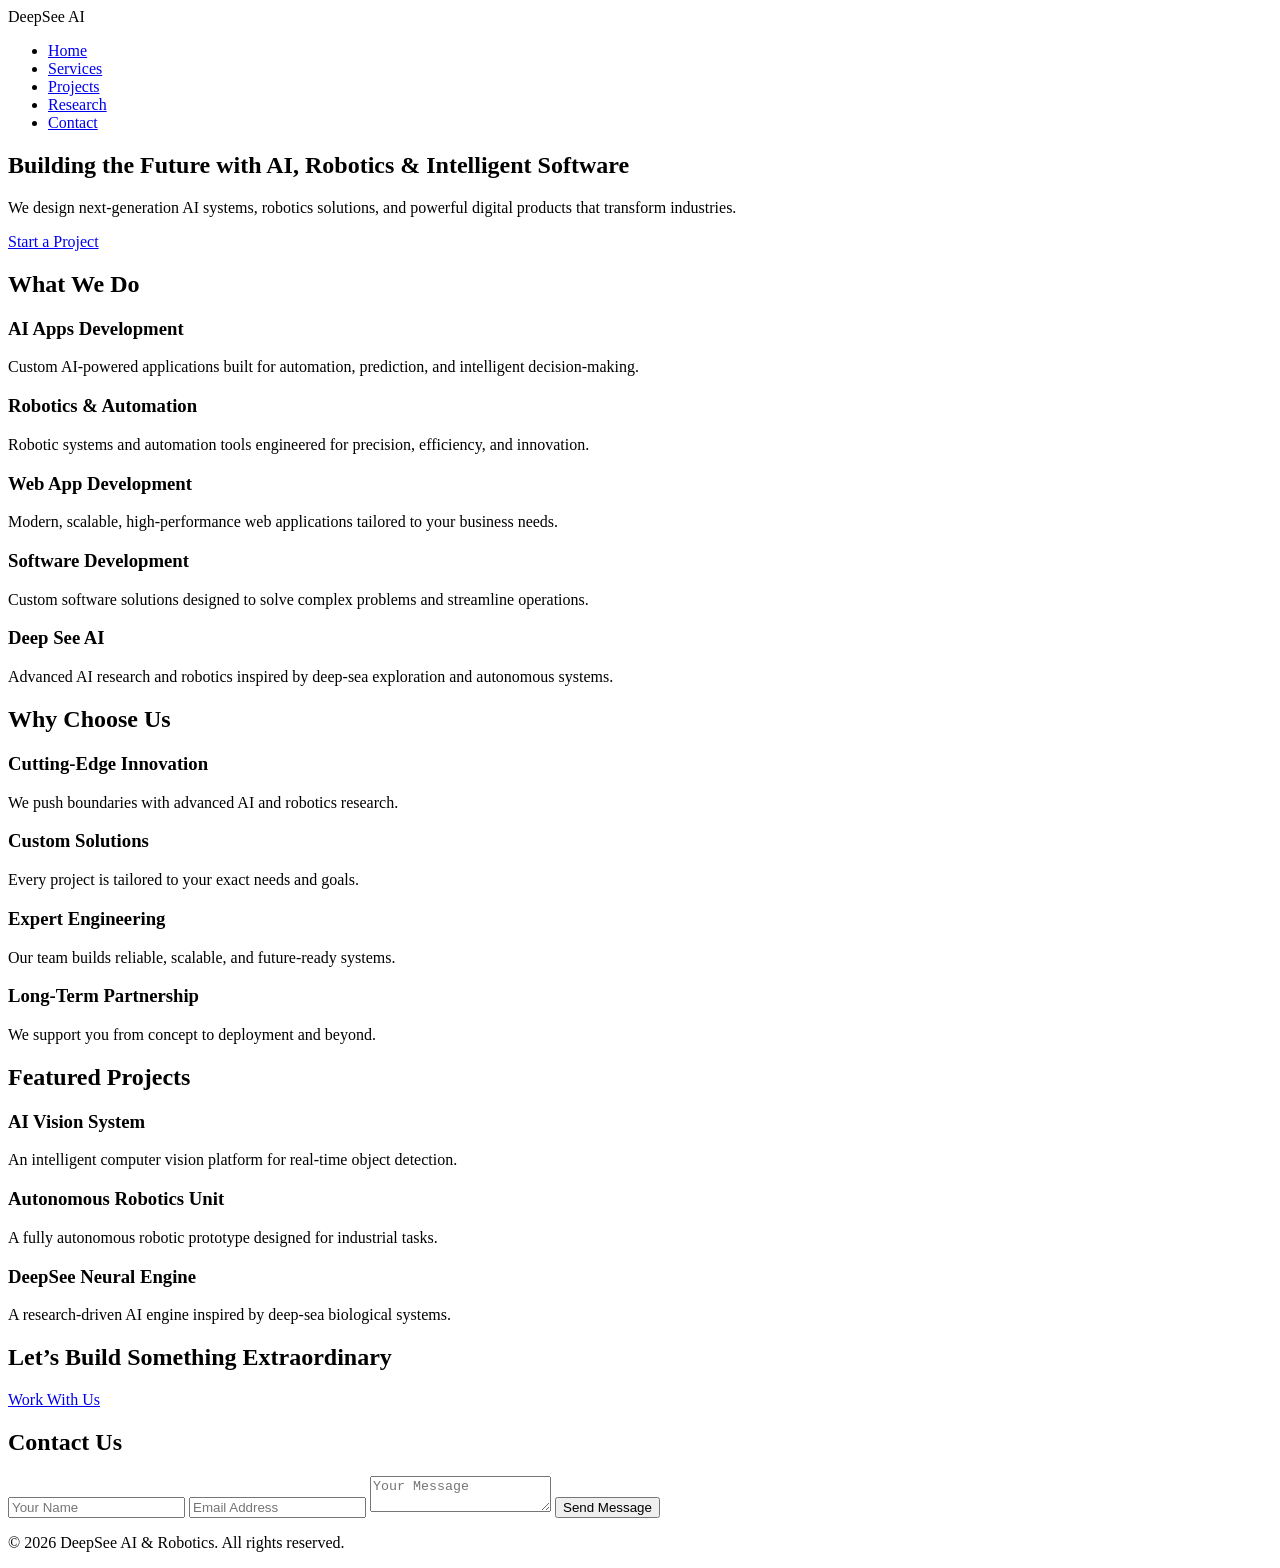
==== index.html @ 02cfcc48 "HOME PAGE — HTML STRUCTURE (SECTION BY SECTION)" ====
<!DOCTYPE html>
<html lang="en">
<head>
    <meta charset="UTF-8">
    <meta name="viewport" content="width=device-width, initial-scale=1.0">
    <title>Deep See AI & Robotics | Home</title>
</head>

<body>

    <!-- ============================
         NAVIGATION
    ============================= -->
    <header class="navbar">
        <div class="logo">DeepSee AI</div>
        <nav>
            <ul class="nav-links">
                <li><a href="#">Home</a></li>
                <li><a href="#services">Services</a></li>
                <li><a href="#projects">Projects</a></li>
                <li><a href="#research">Research</a></li>
                <li><a href="#contact">Contact</a></li>
            </ul>
        </nav>
    </header>


    <!-- ============================
         HERO SECTION
    ============================= -->
    <section class="hero">
        <div class="hero-content">
            <h1>Building the Future with AI, Robotics & Intelligent Software</h1>
            <p>We design next‑generation AI systems, robotics solutions, and powerful digital products that transform industries.</p>
            <a href="#contact" class="cta-btn">Start a Project</a>
        </div>
    </section>


    <!-- ============================
         WHAT WE DO (CORE SERVICES)
    ============================= -->
    <section id="services" class="services">
        <h2>What We Do</h2>

        <div class="service-grid">

            <div class="service-card">
                <h3>AI Apps Development</h3>
                <p>Custom AI-powered applications built for automation, prediction, and intelligent decision-making.</p>
            </div>

            <div class="service-card">
                <h3>Robotics & Automation</h3>
                <p>Robotic systems and automation tools engineered for precision, efficiency, and innovation.</p>
            </div>

            <div class="service-card">
                <h3>Web App Development</h3>
                <p>Modern, scalable, high-performance web applications tailored to your business needs.</p>
            </div>

            <div class="service-card">
                <h3>Software Development</h3>
                <p>Custom software solutions designed to solve complex problems and streamline operations.</p>
            </div>

            <div class="service-card">
                <h3>Deep See AI</h3>
                <p>Advanced AI research and robotics inspired by deep-sea exploration and autonomous systems.</p>
            </div>

        </div>
    </section>


    <!-- ============================
         WHY CHOOSE US
    ============================= -->
    <section class="why-us">
        <h2>Why Choose Us</h2>

        <div class="why-grid">

            <div class="why-card">
                <h3>Cutting‑Edge Innovation</h3>
                <p>We push boundaries with advanced AI and robotics research.</p>
            </div>

            <div class="why-card">
                <h3>Custom Solutions</h3>
                <p>Every project is tailored to your exact needs and goals.</p>
            </div>

            <div class="why-card">
                <h3>Expert Engineering</h3>
                <p>Our team builds reliable, scalable, and future‑ready systems.</p>
            </div>

            <div class="why-card">
                <h3>Long‑Term Partnership</h3>
                <p>We support you from concept to deployment and beyond.</p>
            </div>

        </div>
    </section>


    <!-- ============================
         FEATURED PROJECTS
    ============================= -->
    <section id="projects" class="projects">
        <h2>Featured Projects</h2>

        <div class="project-grid">

            <div class="project-card">
                <div class="project-img"></div>
                <h3>AI Vision System</h3>
                <p>An intelligent computer vision platform for real-time object detection.</p>
            </div>

            <div class="project-card">
                <div class="project-img"></div>
                <h3>Autonomous Robotics Unit</h3>
                <p>A fully autonomous robotic prototype designed for industrial tasks.</p>
            </div>

            <div class="project-card">
                <div class="project-img"></div>
                <h3>DeepSee Neural Engine</h3>
                <p>A research-driven AI engine inspired by deep-sea biological systems.</p>
            </div>

        </div>
    </section>


    <!-- ============================
         CALL TO ACTION
    ============================= -->
    <section class="cta">
        <h2>Let’s Build Something Extraordinary</h2>
        <a href="#contact" class="cta-btn">Work With Us</a>
    </section>


    <!-- ============================
         CONTACT SECTION
    ============================= -->
    <section id="contact" class="contact">
        <h2>Contact Us</h2>

        <form class="contact-form">
            <input type="text" placeholder="Your Name" required>
            <input type="email" placeholder="Email Address" required>
            <textarea placeholder="Your Message" required></textarea>
            <button type="submit">Send Message</button>
        </form>
    </section>


    <!-- ============================
         FOOTER
    ============================= -->
    <footer class="footer">
        <p>© 2026 DeepSee AI & Robotics. All rights reserved.</p>
    </footer>

</body>
</html>
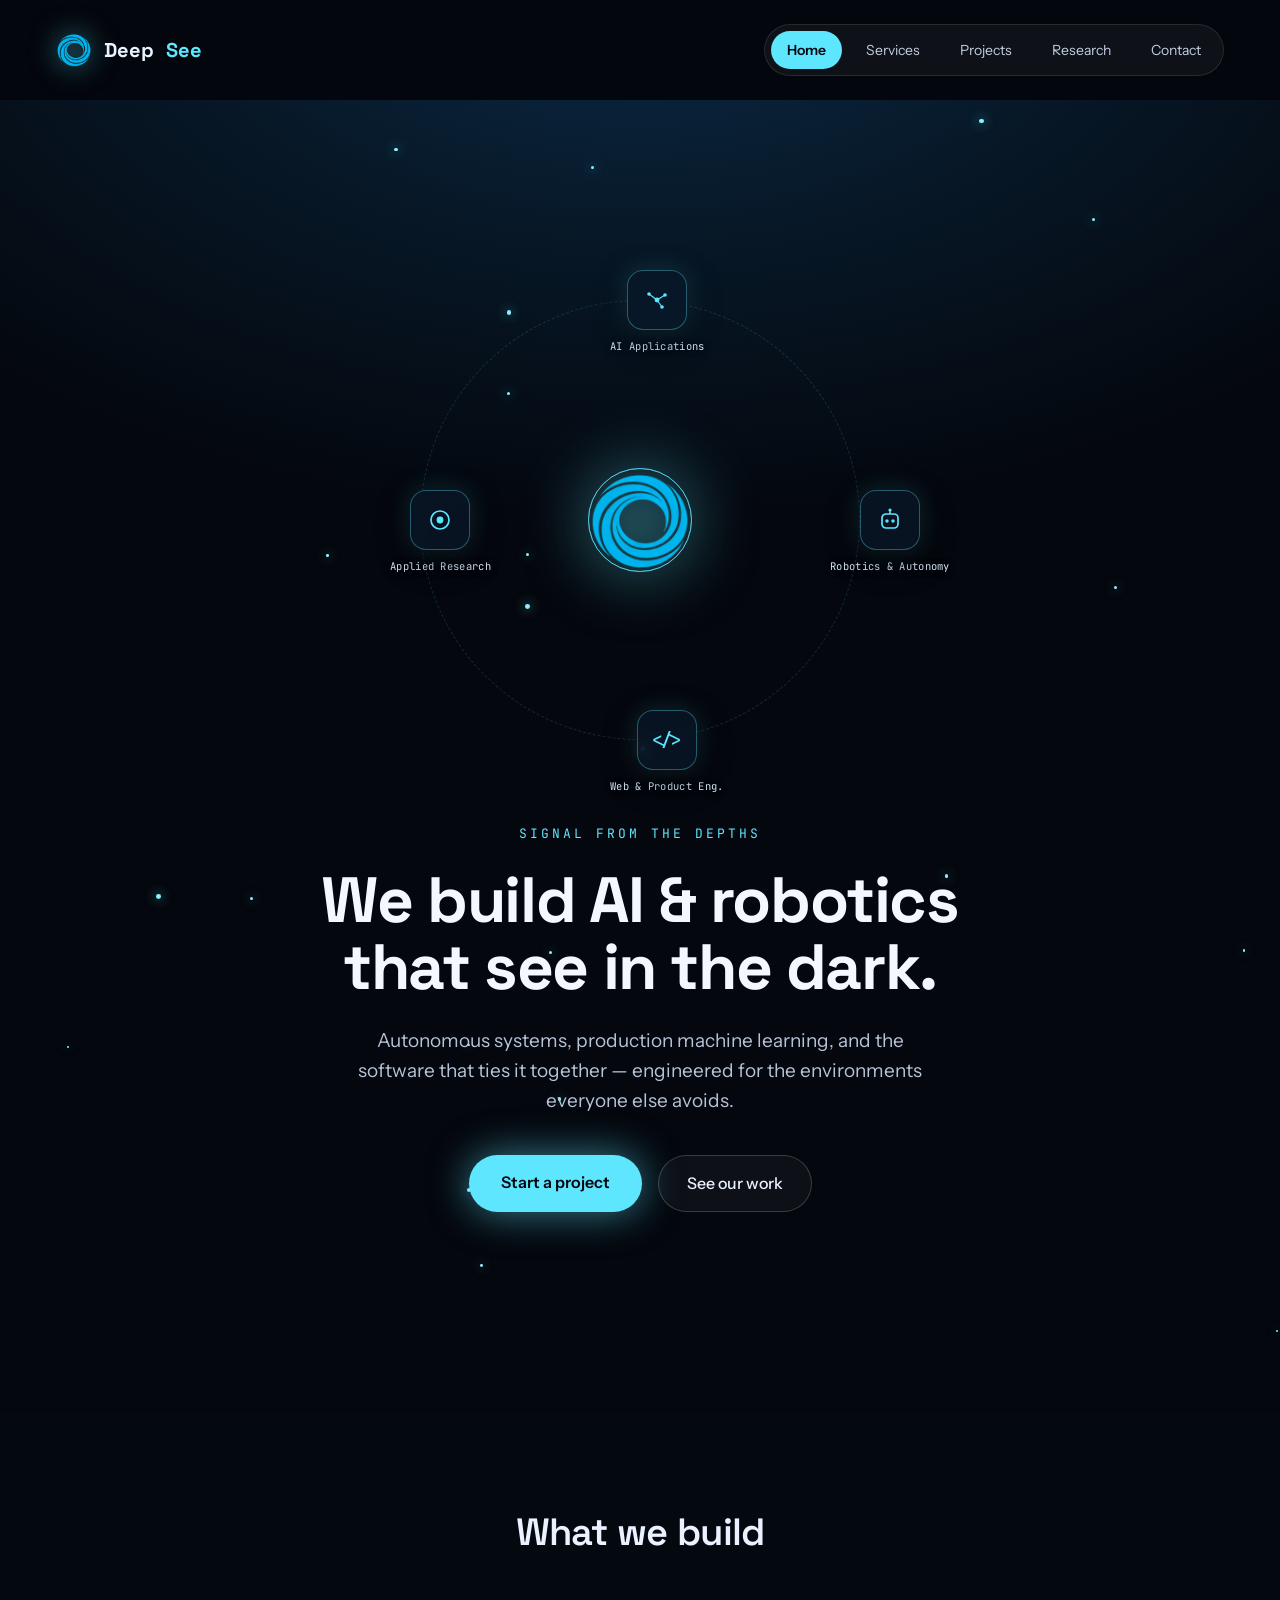
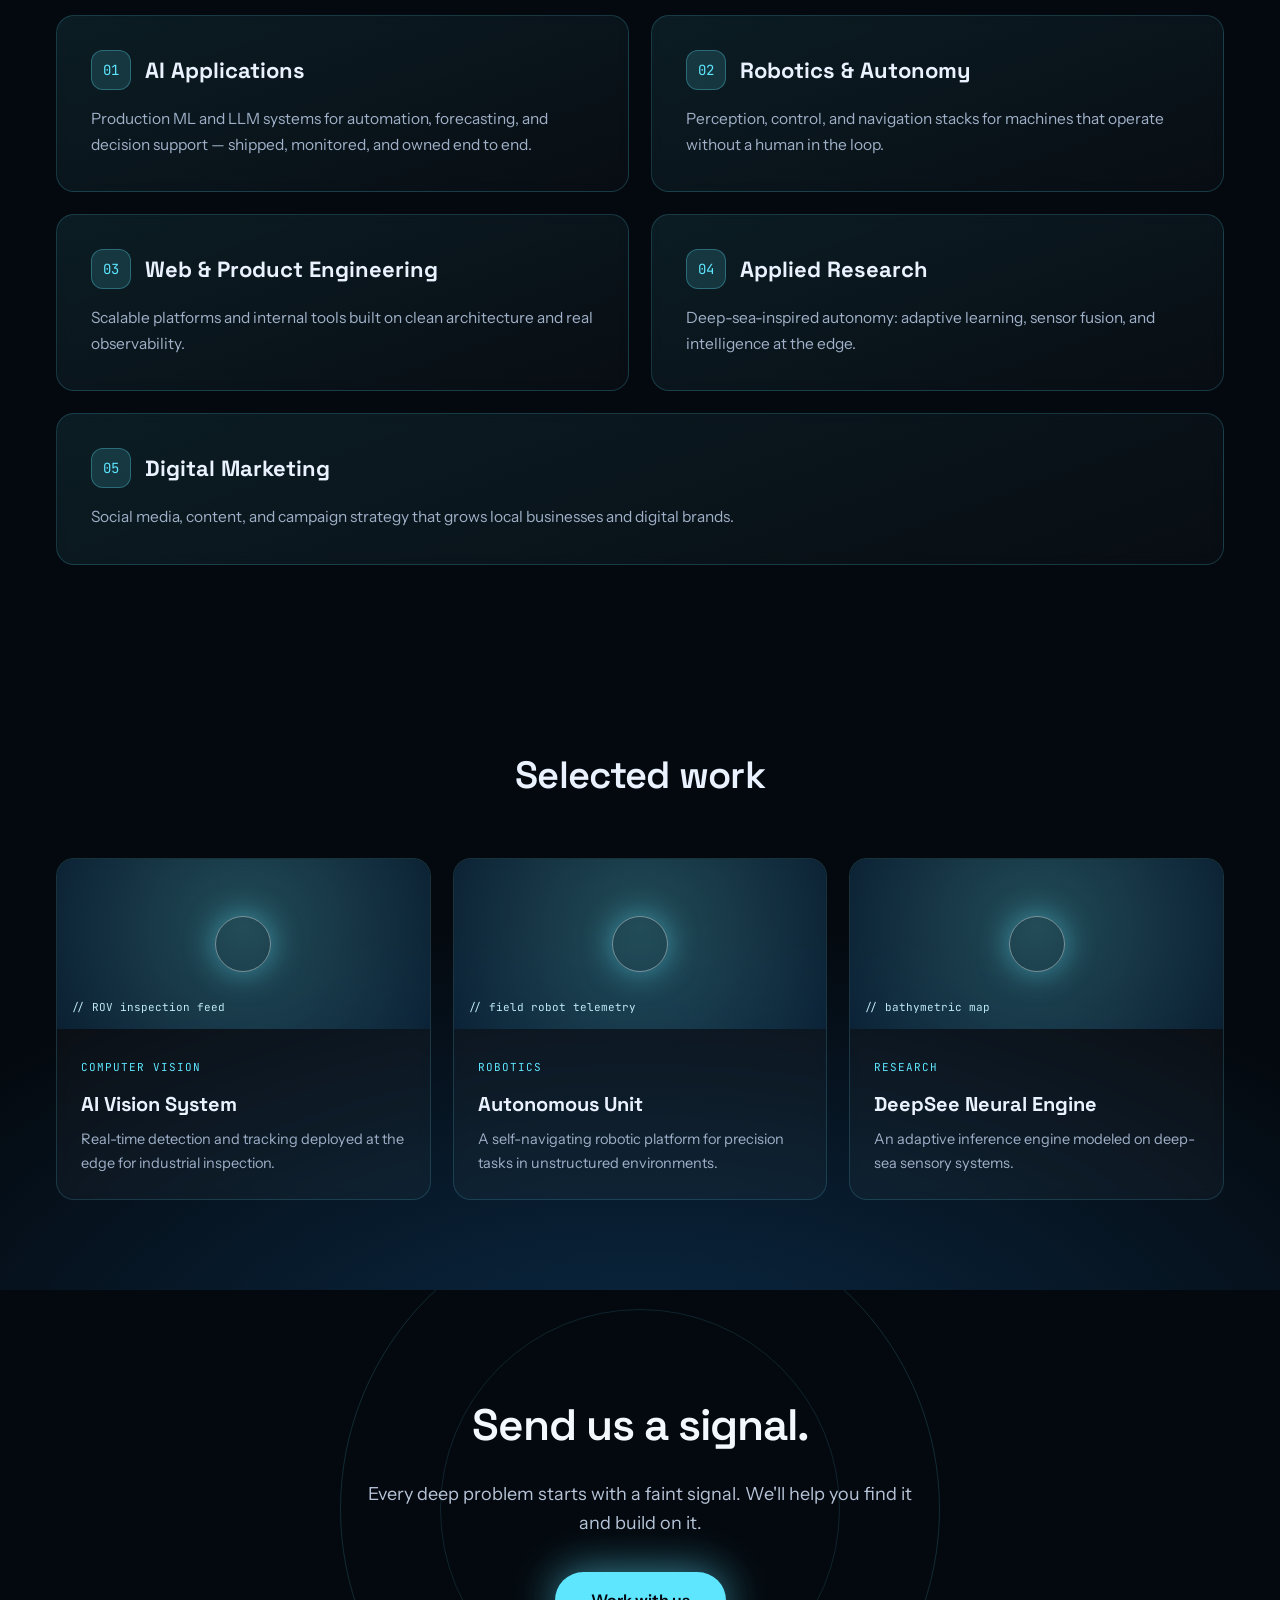
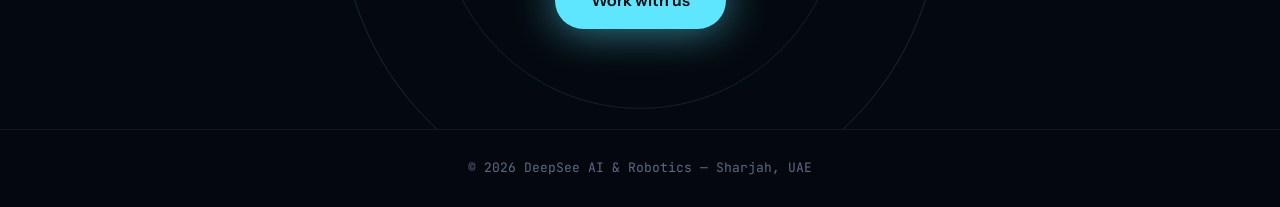
==== commit df8d3d64: "Starting Code Added" ====
--- a/index.html
+++ b/index.html
@@ -4,6 +4,10 @@
     <meta charset="UTF-8">
     <meta name="viewport" content="width=device-width, initial-scale=1.0">
     <title>Deep See AI & Robotics | Home</title>
+    <link rel="preconnect" href="https://fonts.googleapis.com">
+    <link rel="preconnect" href="https://fonts.gstatic.com" crossorigin>
+    <link href="https://fonts.googleapis.com/css2?family=Space+Grotesk:wght@400;500;600;700&family=Instrument+Sans:wght@400;500;600&family=JetBrains+Mono:wght@400;500&display=swap" rel="stylesheet">
+    <link rel="stylesheet" href="css/global_styles.css">
 </head>
 
 <body>
@@ -12,127 +16,100 @@
          NAVIGATION
     ============================= -->
     <header class="navbar">
-        <div class="logo">DeepSee AI</div>
+        <a href="index.html" class="logo">
+            <img src="assets/deepsee-mark.png" alt="Deep See logo">
+            Deep <span class="accent">See</span>
+        </a>
         <nav>
             <ul class="nav-links">
-                <li><a href="#">Home</a></li>
-                <li><a href="#services">Services</a></li>
-                <li><a href="#projects">Projects</a></li>
-                <li><a href="#research">Research</a></li>
-                <li><a href="#contact">Contact</a></li>
+                <li><a href="index.html" class="active">Home</a></li>
+                <li><a href="pages/services.html">Services</a></li>
+                <li><a href="pages/projects.html">Projects</a></li>
+                <li><a href="pages/research.html">Research</a></li>
+                <li><a href="pages/contact.html">Contact</a></li>
             </ul>
         </nav>
     </header>
 
 
     <!-- ============================
-         HERO SECTION
+         HERO SECTION (orbiting capability system)
     ============================= -->
-    <section class="hero">
-        <div class="hero-content">
-            <h1>Building the Future with AI, Robotics & Intelligent Software</h1>
-            <p>We design next‑generation AI systems, robotics solutions, and powerful digital products that transform industries.</p>
-            <a href="#contact" class="cta-btn">Start a Project</a>
+    <section class="hero-bio">
+        <div class="particles" id="particles"></div>
+
+        <div class="hero-bio-content">
+            <div class="orbit">
+                <div class="orbit-ring"></div>
+
+                <div class="orbit-center">
+                    <div class="orbit-ping"></div>
+                    <div class="orbit-ping delay"></div>
+                    <img src="assets/deepsee-mark.png" alt="Deep See">
+                </div>
+
+                <div class="orbit-spin">
+                    <div class="orbit-badge-pos" data-angle="-90">
+                        <div class="orbit-badge">
+                            <div class="orbit-badge-icon">
+                                <svg width="26" height="26" viewBox="0 0 26 26" fill="none"><line x1="13" y1="13" x2="5" y2="7" stroke="#5ee6ff" stroke-width="1.1"/><line x1="13" y1="13" x2="21" y2="8" stroke="#5ee6ff" stroke-width="1.1"/><line x1="13" y1="13" x2="18" y2="20" stroke="#5ee6ff" stroke-width="1.1"/><circle cx="13" cy="13" r="2.4" fill="#5ee6ff"/><circle cx="5" cy="7" r="1.8" fill="#5ee6ff"/><circle cx="21" cy="8" r="1.8" fill="#5ee6ff"/><circle cx="18" cy="20" r="1.8" fill="#5ee6ff"/></svg>
+                            </div>
+                            <span class="orbit-badge-label">AI Applications</span>
+                        </div>
+                    </div>
+                    <div class="orbit-badge-pos" data-angle="0">
+                        <div class="orbit-badge">
+                            <div class="orbit-badge-icon">
+                                <svg width="26" height="26" viewBox="0 0 26 26" fill="none"><line x1="13" y1="3" x2="13" y2="7" stroke="#5ee6ff" stroke-width="1.6"/><circle cx="13" cy="3" r="1.6" fill="#5ee6ff"/><rect x="5" y="7" width="16" height="14" rx="4" stroke="#5ee6ff" stroke-width="1.7"/><circle cx="10" cy="14" r="1.7" fill="#5ee6ff"/><circle cx="16" cy="14" r="1.7" fill="#5ee6ff"/></svg>
+                            </div>
+                            <span class="orbit-badge-label">Robotics &amp; Autonomy</span>
+                        </div>
+                    </div>
+                    <div class="orbit-badge-pos" data-angle="90">
+                        <div class="orbit-badge">
+                            <div class="orbit-badge-icon">
+                                <span style="font-family:'JetBrains Mono',monospace;font-size:18px;font-weight:500;color:#5ee6ff;">&lt;/&gt;</span>
+                            </div>
+                            <span class="orbit-badge-label">Web &amp; Product Eng.</span>
+                        </div>
+                    </div>
+                    <div class="orbit-badge-pos" data-angle="180">
+                        <div class="orbit-badge">
+                            <div class="orbit-badge-icon">
+                                <svg width="26" height="26" viewBox="0 0 26 26" fill="none"><circle cx="13" cy="13" r="9" stroke="#5ee6ff" stroke-width="1.7"/><circle cx="13" cy="13" r="3.4" fill="#5ee6ff"/></svg>
+                            </div>
+                            <span class="orbit-badge-label">Applied Research</span>
+                        </div>
+                    </div>
+                </div>
+            </div>
+
+            <div class="eyebrow">Signal from the depths</div>
+            <h1>We build AI &amp; robotics that see in the dark.</h1>
+            <p>Autonomous systems, production machine learning, and the software that ties it together — engineered for the environments everyone else avoids.</p>
+            <div class="hero-actions">
+                <a href="pages/contact.html" class="cta-btn">Start a project</a>
+                <a href="#projects" class="btn-secondary">See our work</a>
+            </div>
         </div>
     </section>
 
 
     <!-- ============================
-         WHAT WE DO (CORE SERVICES)
+         WHAT WE BUILD (CORE SERVICES)
     ============================= -->
     <section id="services" class="services">
-        <h2>What We Do</h2>
-
-        <div class="service-grid">
-
-            <div class="service-card">
-                <h3>AI Apps Development</h3>
-                <p>Custom AI-powered applications built for automation, prediction, and intelligent decision-making.</p>
-            </div>
-
-            <div class="service-card">
-                <h3>Robotics & Automation</h3>
-                <p>Robotic systems and automation tools engineered for precision, efficiency, and innovation.</p>
-            </div>
-
-            <div class="service-card">
-                <h3>Web App Development</h3>
-                <p>Modern, scalable, high-performance web applications tailored to your business needs.</p>
-            </div>
-
-            <div class="service-card">
-                <h3>Software Development</h3>
-                <p>Custom software solutions designed to solve complex problems and streamline operations.</p>
-            </div>
-
-            <div class="service-card">
-                <h3>Deep See AI</h3>
-                <p>Advanced AI research and robotics inspired by deep-sea exploration and autonomous systems.</p>
-            </div>
-
-        </div>
+        <h2>What we build</h2>
+        <div class="service-grid" id="services-grid"></div>
     </section>
 
 
     <!-- ============================
-         WHY CHOOSE US
-    ============================= -->
-    <section class="why-us">
-        <h2>Why Choose Us</h2>
-
-        <div class="why-grid">
-
-            <div class="why-card">
-                <h3>Cutting‑Edge Innovation</h3>
-                <p>We push boundaries with advanced AI and robotics research.</p>
-            </div>
-
-            <div class="why-card">
-                <h3>Custom Solutions</h3>
-                <p>Every project is tailored to your exact needs and goals.</p>
-            </div>
-
-            <div class="why-card">
-                <h3>Expert Engineering</h3>
-                <p>Our team builds reliable, scalable, and future‑ready systems.</p>
-            </div>
-
-            <div class="why-card">
-                <h3>Long‑Term Partnership</h3>
-                <p>We support you from concept to deployment and beyond.</p>
-            </div>
-
-        </div>
-    </section>
-
-
-    <!-- ============================
-         FEATURED PROJECTS
+         SELECTED WORK
     ============================= -->
     <section id="projects" class="projects">
-        <h2>Featured Projects</h2>
-
-        <div class="project-grid">
-
-            <div class="project-card">
-                <div class="project-img"></div>
-                <h3>AI Vision System</h3>
-                <p>An intelligent computer vision platform for real-time object detection.</p>
-            </div>
-
-            <div class="project-card">
-                <div class="project-img"></div>
-                <h3>Autonomous Robotics Unit</h3>
-                <p>A fully autonomous robotic prototype designed for industrial tasks.</p>
-            </div>
-
-            <div class="project-card">
-                <div class="project-img"></div>
-                <h3>DeepSee Neural Engine</h3>
-                <p>A research-driven AI engine inspired by deep-sea biological systems.</p>
-            </div>
-
-        </div>
+        <h2>Selected work</h2>
+        <div class="project-grid" id="projects-grid"></div>
     </section>
 
 
@@ -140,23 +117,11 @@
          CALL TO ACTION
     ============================= -->
     <section class="cta">
-        <h2>Let’s Build Something Extraordinary</h2>
-        <a href="#contact" class="cta-btn">Work With Us</a>
-    </section>
-
-
-    <!-- ============================
-         CONTACT SECTION
-    ============================= -->
-    <section id="contact" class="contact">
-        <h2>Contact Us</h2>
-
-        <form class="contact-form">
-            <input type="text" placeholder="Your Name" required>
-            <input type="email" placeholder="Email Address" required>
-            <textarea placeholder="Your Message" required></textarea>
-            <button type="submit">Send Message</button>
-        </form>
+        <div class="cta-ring large"></div>
+        <div class="cta-ring small"></div>
+        <h2>Send us a signal.</h2>
+        <p>Every deep problem starts with a faint signal. We'll help you find it and build on it.</p>
+        <a href="pages/contact.html" class="cta-btn">Work with us</a>
     </section>
 
 
@@ -164,8 +129,9 @@
          FOOTER
     ============================= -->
     <footer class="footer">
-        <p>© 2026 DeepSee AI & Robotics. All rights reserved.</p>
+        <p>© 2026 DeepSee AI &amp; Robotics — Sharjah, UAE</p>
     </footer>
 
+    <script src="js/home.js" defer></script>
 </body>
 </html>
--- a/css/global_styles.css
+++ b/css/global_styles.css
@@ -0,0 +1,765 @@
+/* ============================
+   DESIGN TOKENS
+============================= */
+
+:root {
+    --bg-black: #04070d;
+    --bg-section: #04090f;
+    --bg-deep-1: #071726;
+    --bg-deep-2: #0b2b47;
+    --glass-fill: rgba(10, 25, 42, 0.72);
+
+    --accent: #5ee6ff;
+    --accent-bright: #8bf0ff;
+
+    --text-headline: #f3f8ff;
+    --text-high: #eaf2ff;
+    --text-body: #dfe7f2;
+    --text-badge: #d7e7f6;
+    --text-nav-inactive: #c3cee0;
+    --text-subpara: #b7c4d8;
+    --text-card: #9fb0c8;
+    --text-footer: #5b6b85;
+    --text-caption: #bfe9f5;
+
+    --border-accent: rgba(94, 230, 255, 0.18);
+
+    --font-display: 'Space Grotesk', sans-serif;
+    --font-body: 'Instrument Sans', sans-serif;
+    --font-mono: 'JetBrains Mono', monospace;
+}
+
+/* ============================
+   GLOBAL STYLES
+============================= */
+
+* {
+    margin: 0;
+    padding: 0;
+    box-sizing: border-box;
+}
+
+body {
+    background: var(--bg-black);
+    color: var(--text-body);
+    font-family: var(--font-body);
+    line-height: 1.6;
+}
+
+h1, h2, h3 {
+    font-family: var(--font-display);
+    font-weight: 700;
+    color: var(--text-high);
+}
+
+a {
+    text-decoration: none;
+}
+
+section {
+    padding: 90px 56px;
+}
+
+section > h2 {
+    text-align: center;
+    font-weight: 600;
+    font-size: 38px;
+    letter-spacing: -0.7px;
+    margin-bottom: 52px;
+}
+
+.section-note {
+    text-align: center;
+    color: var(--text-subpara);
+    font-size: 15px;
+    margin: -20px auto 40px;
+    max-width: 600px;
+}
+
+/* ============================
+   KEYFRAMES
+============================= */
+
+@keyframes rise {
+    0% { transform: translateY(0) scale(1); opacity: 0; }
+    10% { opacity: var(--o, 0.7); }
+    90% { opacity: var(--o, 0.7); }
+    100% { transform: translateY(-120px) scale(1.3); opacity: 0; }
+}
+
+@keyframes ping {
+    0% { transform: scale(0.4); opacity: 0.8; }
+    100% { transform: scale(2.6); opacity: 0; }
+}
+
+@keyframes glow {
+    0%, 100% { box-shadow: 0 0 0 rgba(94, 230, 255, 0); }
+    50% { box-shadow: 0 0 42px rgba(94, 230, 255, 0.28); }
+}
+
+@keyframes floatB {
+    0%, 100% { transform: translateY(0); }
+    50% { transform: translateY(-14px); }
+}
+
+@keyframes spin {
+    0% { transform: rotate(0deg); }
+    100% { transform: rotate(360deg); }
+}
+
+@keyframes spinrev {
+    0% { transform: rotate(0deg); }
+    100% { transform: rotate(-360deg); }
+}
+
+/* ============================
+   NAVBAR
+============================= */
+
+.navbar {
+    position: sticky;
+    top: 0;
+    z-index: 100;
+    width: 100%;
+    padding: 24px 56px;
+    display: flex;
+    justify-content: space-between;
+    align-items: center;
+    background: rgba(4, 7, 13, 0.65);
+    backdrop-filter: blur(10px);
+}
+
+.logo {
+    display: flex;
+    align-items: center;
+    gap: 12px;
+    font-family: var(--font-display);
+    font-weight: 700;
+    font-size: 20px;
+    color: var(--text-high);
+}
+
+.logo img {
+    width: 36px;
+    height: 36px;
+    object-fit: contain;
+    filter: drop-shadow(0 0 14px rgba(94, 230, 255, 0.7));
+}
+
+.logo .accent {
+    color: var(--accent);
+}
+
+.nav-links {
+    list-style: none;
+    display: flex;
+    flex-wrap: wrap;
+    gap: 8px;
+    align-items: center;
+    background: rgba(255, 255, 255, 0.05);
+    border: 1px solid rgba(255, 255, 255, 0.1);
+    padding: 6px;
+    border-radius: 999px;
+    backdrop-filter: blur(8px);
+}
+
+.nav-links a {
+    display: inline-block;
+    font-size: 14px;
+    color: var(--text-nav-inactive);
+    padding: 8px 16px;
+    border-radius: 999px;
+    transition: color 0.3s;
+}
+
+.nav-links a:hover {
+    color: var(--text-high);
+}
+
+.nav-links a.active {
+    background: var(--accent);
+    color: var(--bg-black);
+    font-weight: 600;
+}
+
+.nav-links a.active:hover {
+    color: var(--bg-black);
+}
+
+/* ============================
+   BUTTONS
+============================= */
+
+.cta-btn {
+    display: inline-block;
+    background: var(--accent);
+    color: var(--bg-black);
+    font-weight: 600;
+    padding: 15px 32px;
+    border-radius: 999px;
+    font-size: 16px;
+    box-shadow: 0 0 40px rgba(94, 230, 255, 0.55);
+    transition: box-shadow 0.3s, transform 0.3s;
+}
+
+.cta-btn:hover {
+    box-shadow: 0 0 56px rgba(94, 230, 255, 0.7);
+    transform: translateY(-2px);
+}
+
+.btn-secondary {
+    display: inline-block;
+    color: var(--text-high);
+    font-weight: 500;
+    font-size: 16px;
+    padding: 15px 28px;
+    border-radius: 999px;
+    border: 1px solid rgba(255, 255, 255, 0.18);
+    background: rgba(255, 255, 255, 0.04);
+    transition: border-color 0.3s;
+}
+
+.btn-secondary:hover {
+    border-color: rgba(94, 230, 255, 0.4);
+}
+
+/* ============================
+   HOME HERO (bioluminescent)
+============================= */
+
+.hero-bio {
+    position: relative;
+    overflow: hidden;
+    background: radial-gradient(1200px 700px at 50% -10%, var(--bg-deep-2) 0%, var(--bg-deep-1) 40%, var(--bg-black) 80%);
+}
+
+.particles {
+    position: absolute;
+    inset: 0;
+    pointer-events: none;
+}
+
+.particle {
+    position: absolute;
+    border-radius: 50%;
+    background: var(--accent-bright);
+    box-shadow: 0 0 12px var(--accent);
+    animation-name: rise;
+    animation-timing-function: linear;
+    animation-iteration-count: infinite;
+}
+
+.hero-bio-content {
+    position: relative;
+    z-index: 10;
+    padding: 70px 56px 110px;
+    display: flex;
+    flex-direction: column;
+    align-items: center;
+    text-align: center;
+}
+
+.eyebrow {
+    font-family: var(--font-mono);
+    font-size: 13px;
+    letter-spacing: 3px;
+    text-transform: uppercase;
+    color: var(--accent);
+    margin-bottom: 22px;
+}
+
+.hero-bio h1 {
+    font-size: 64px;
+    line-height: 1.05;
+    letter-spacing: -1.4px;
+    color: var(--text-headline);
+    max-width: 840px;
+    text-wrap: balance;
+    margin-bottom: 24px;
+}
+
+.hero-bio p {
+    font-family: var(--font-body);
+    font-size: 19px;
+    line-height: 1.6;
+    color: var(--text-subpara);
+    max-width: 600px;
+    margin-bottom: 38px;
+}
+
+.hero-actions {
+    display: flex;
+    flex-wrap: wrap;
+    justify-content: center;
+    gap: 16px;
+}
+
+/* ============================
+   ORBITING CAPABILITY SYSTEM
+============================= */
+
+.orbit {
+    position: relative;
+    width: 520px;
+    height: 520px;
+    max-width: 100%;
+    margin: 0 auto 44px;
+    animation: floatB 6s ease-in-out infinite;
+}
+
+.orbit-ring {
+    position: absolute;
+    top: 50%;
+    left: 50%;
+    width: 440px;
+    height: 440px;
+    transform: translate(-50%, -50%);
+    border-radius: 50%;
+    border: 1px dashed rgba(94, 230, 255, 0.16);
+}
+
+.orbit-center {
+    position: absolute;
+    top: 50%;
+    left: 50%;
+    width: 120px;
+    height: 120px;
+    transform: translate(-50%, -50%);
+    display: flex;
+    align-items: center;
+    justify-content: center;
+}
+
+.orbit-center img {
+    position: relative;
+    z-index: 1;
+    width: 104px;
+    height: 104px;
+    object-fit: contain;
+    filter: drop-shadow(0 0 34px rgba(94, 230, 255, 0.85));
+}
+
+.orbit-ping {
+    position: absolute;
+    width: 104px;
+    height: 104px;
+    border-radius: 50%;
+    border: 1px solid rgba(94, 230, 255, 0.6);
+    animation: ping 3.4s ease-out infinite;
+}
+
+.orbit-ping.delay {
+    animation-delay: 1.7s;
+}
+
+.orbit-spin {
+    position: absolute;
+    inset: 0;
+    animation: spin 42s linear infinite;
+}
+
+.orbit-badge-pos {
+    position: absolute;
+    top: 50%;
+    left: 50%;
+    margin: -30px 0 0 -30px;
+}
+
+.orbit-badge-pos[data-angle="-90"] { transform: rotate(-90deg) translate(220px) rotate(90deg); }
+.orbit-badge-pos[data-angle="0"]   { transform: rotate(0deg) translate(220px) rotate(0deg); }
+.orbit-badge-pos[data-angle="90"]  { transform: rotate(90deg) translate(220px) rotate(-90deg); }
+.orbit-badge-pos[data-angle="180"] { transform: rotate(180deg) translate(220px) rotate(-180deg); }
+
+.orbit-badge {
+    animation: spinrev 42s linear infinite;
+    display: flex;
+    flex-direction: column;
+    align-items: center;
+    gap: 8px;
+}
+
+.orbit-badge-icon {
+    width: 60px;
+    height: 60px;
+    border-radius: 16px;
+    background: var(--glass-fill);
+    border: 1px solid rgba(94, 230, 255, 0.34);
+    backdrop-filter: blur(6px);
+    display: flex;
+    align-items: center;
+    justify-content: center;
+    box-shadow: 0 10px 34px rgba(0, 0, 0, 0.45), 0 0 26px rgba(94, 230, 255, 0.18);
+}
+
+.orbit-badge-label {
+    font-family: var(--font-mono);
+    font-size: 10.5px;
+    letter-spacing: 0.3px;
+    color: var(--text-badge);
+    text-shadow: 0 1px 7px rgba(0, 10, 20, 0.75);
+    white-space: nowrap;
+}
+
+/* ============================
+   GLASS CARDS
+   (services, projects list-pages, research, contact details)
+============================= */
+
+.service-card,
+.research-card,
+.detail-card {
+    background: linear-gradient(160deg, rgba(94, 230, 255, 0.09), rgba(255, 255, 255, 0.02));
+    border: 1px solid var(--border-accent);
+    border-radius: 18px;
+    padding: 34px;
+    backdrop-filter: blur(6px);
+    animation: glow 5s ease-in-out infinite;
+    transition: transform 0.3s, border-color 0.3s;
+}
+
+.service-card:hover,
+.research-card:hover,
+.detail-card:hover {
+    border-color: rgba(94, 230, 255, 0.4);
+    transform: translateY(-4px);
+}
+
+.service-card h3,
+.research-card h3,
+.detail-card h3 {
+    font-size: 22px;
+    margin-bottom: 12px;
+}
+
+.service-card p,
+.research-card p,
+.detail-card p {
+    font-size: 15.5px;
+    line-height: 1.65;
+    color: var(--text-card);
+}
+
+.service-head {
+    display: flex;
+    align-items: center;
+    gap: 14px;
+    margin-bottom: 16px;
+}
+
+.service-head h3 {
+    margin-bottom: 0;
+}
+
+.service-chip {
+    flex-shrink: 0;
+    width: 40px;
+    height: 40px;
+    border-radius: 12px;
+    background: rgba(94, 230, 255, 0.14);
+    border: 1px solid rgba(94, 230, 255, 0.3);
+    display: flex;
+    align-items: center;
+    justify-content: center;
+    font-family: var(--font-mono);
+    font-size: 14px;
+    color: var(--accent);
+}
+
+.service-grid,
+.research-grid,
+.details-grid {
+    display: flex;
+    flex-wrap: wrap;
+    gap: 22px;
+}
+
+.service-grid > *,
+.research-grid > *,
+.details-grid > * {
+    flex: 1 1 300px;
+}
+
+.service-grid > * {
+    flex-basis: 460px;
+}
+
+/* ============================
+   SERVICES / PROJECTS SECTIONS (home)
+============================= */
+
+.services {
+    background: var(--bg-section);
+}
+
+.projects {
+    background: radial-gradient(900px 500px at 50% 120%, var(--bg-deep-2), var(--bg-section));
+}
+
+.project-grid {
+    display: grid;
+    grid-template-columns: repeat(3, 1fr);
+    gap: 22px;
+}
+
+.project-card {
+    border-radius: 18px;
+    overflow: hidden;
+    border: 1px solid rgba(94, 230, 255, 0.16);
+    background: rgba(255, 255, 255, 0.03);
+    backdrop-filter: blur(6px);
+    transition: transform 0.3s, border-color 0.3s;
+}
+
+.project-card:hover {
+    border-color: rgba(94, 230, 255, 0.4);
+    transform: translateY(-5px);
+}
+
+.project-img {
+    position: relative;
+    height: 170px;
+    background: radial-gradient(circle at 50% 40%, rgba(94, 230, 255, 0.28), rgba(11, 43, 71, 0.6));
+    display: flex;
+    align-items: center;
+    justify-content: center;
+}
+
+.project-img .ring {
+    width: 56px;
+    height: 56px;
+    border-radius: 50%;
+    border: 1px solid rgba(255, 255, 255, 0.4);
+    box-shadow: 0 0 30px rgba(94, 230, 255, 0.5);
+}
+
+.project-img .caption {
+    position: absolute;
+    bottom: 12px;
+    left: 14px;
+    font-family: var(--font-mono);
+    font-size: 11px;
+    color: var(--text-caption);
+}
+
+.project-body {
+    padding: 24px;
+}
+
+.project-tag {
+    font-family: var(--font-mono);
+    font-size: 11px;
+    color: var(--accent);
+    letter-spacing: 1px;
+}
+
+.project-card h3 {
+    font-size: 20px;
+    margin: 10px 0 8px;
+}
+
+.project-card p {
+    font-size: 14.5px;
+    line-height: 1.6;
+    color: var(--text-card);
+}
+
+/* ============================
+   PAGE HERO (subpages)
+============================= */
+
+.page-hero {
+    position: relative;
+    overflow: hidden;
+    text-align: center;
+    padding: 90px 56px 70px;
+    background: radial-gradient(1000px 550px at 50% -20%, var(--bg-deep-2) 0%, var(--bg-deep-1) 45%, var(--bg-black) 85%);
+}
+
+.page-hero .hero-content {
+    position: relative;
+    z-index: 1;
+    max-width: 720px;
+    margin: 0 auto;
+}
+
+.page-hero h1 {
+    font-size: 48px;
+    letter-spacing: -1px;
+    color: var(--text-headline);
+    margin-bottom: 18px;
+}
+
+.page-hero p {
+    font-family: var(--font-body);
+    font-size: 18px;
+    line-height: 1.6;
+    color: var(--text-subpara);
+}
+
+/* ============================
+   CTA SECTION
+============================= */
+
+.cta {
+    position: relative;
+    text-align: center;
+    background: var(--bg-section);
+    padding: 100px 56px;
+    overflow: hidden;
+}
+
+.cta-ring {
+    position: absolute;
+    top: 50%;
+    left: 50%;
+    border-radius: 50%;
+    transform: translate(-50%, -50%);
+    border: 1px solid rgba(94, 230, 255, 0.15);
+}
+
+.cta-ring.small {
+    width: 400px;
+    height: 400px;
+    border-color: rgba(94, 230, 255, 0.12);
+}
+
+.cta-ring.large {
+    width: 600px;
+    height: 600px;
+}
+
+.cta h2 {
+    position: relative;
+    font-size: 44px;
+    letter-spacing: -1px;
+    color: var(--text-headline);
+    margin-bottom: 20px;
+}
+
+.cta p {
+    position: relative;
+    font-size: 18px;
+    color: var(--text-subpara);
+    margin-bottom: 34px;
+    max-width: 560px;
+    margin-left: auto;
+    margin-right: auto;
+}
+
+.cta .cta-btn {
+    position: relative;
+    padding: 16px 36px;
+    box-shadow: 0 0 44px rgba(94, 230, 255, 0.6);
+}
+
+/* ============================
+   CONTACT FORM
+============================= */
+
+.contact-form {
+    max-width: 600px;
+    margin: auto;
+    display: flex;
+    flex-direction: column;
+    gap: 20px;
+}
+
+.contact-form input,
+.contact-form textarea {
+    width: 100%;
+    padding: 15px;
+    background: rgba(255, 255, 255, 0.03);
+    border: 1px solid var(--border-accent);
+    border-radius: 8px;
+    color: var(--text-body);
+    font-family: var(--font-body);
+}
+
+.contact-form textarea {
+    min-height: 140px;
+    resize: vertical;
+}
+
+.contact-form button {
+    padding: 15px;
+    background: var(--accent);
+    color: var(--bg-black);
+    border: none;
+    border-radius: 999px;
+    font-family: var(--font-body);
+    font-weight: 700;
+    cursor: pointer;
+    transition: box-shadow 0.3s;
+}
+
+.contact-form button:hover {
+    box-shadow: 0 0 40px rgba(94, 230, 255, 0.5);
+}
+
+/* ============================
+   FOOTER
+============================= */
+
+.footer {
+    text-align: center;
+    padding: 28px 56px;
+    background: var(--bg-black);
+    border-top: 1px solid rgba(255, 255, 255, 0.06);
+    font-family: var(--font-mono);
+    font-size: 13px;
+    color: var(--text-footer);
+}
+
+/* ============================
+   RESPONSIVE
+============================= */
+
+@media (max-width: 900px) {
+    .hero-bio h1 {
+        font-size: 40px;
+    }
+
+    .orbit {
+        transform: scale(0.62);
+        margin-bottom: 0;
+    }
+
+    .project-grid {
+        grid-template-columns: 1fr;
+    }
+
+    .navbar {
+        padding: 16px 24px;
+        flex-wrap: wrap;
+        gap: 12px;
+        justify-content: center;
+    }
+
+    section {
+        padding: 56px 24px;
+    }
+
+    .cta,
+    .hero-bio-content,
+    .page-hero {
+        padding-left: 24px;
+        padding-right: 24px;
+    }
+}
+
+/* ============================
+   REDUCED MOTION
+============================= */
+
+@media (prefers-reduced-motion: reduce) {
+    .particle,
+    .orbit,
+    .orbit-spin,
+    .orbit-badge,
+    .orbit-ping,
+    .service-card,
+    .research-card,
+    .detail-card {
+        animation: none !important;
+    }
+}
